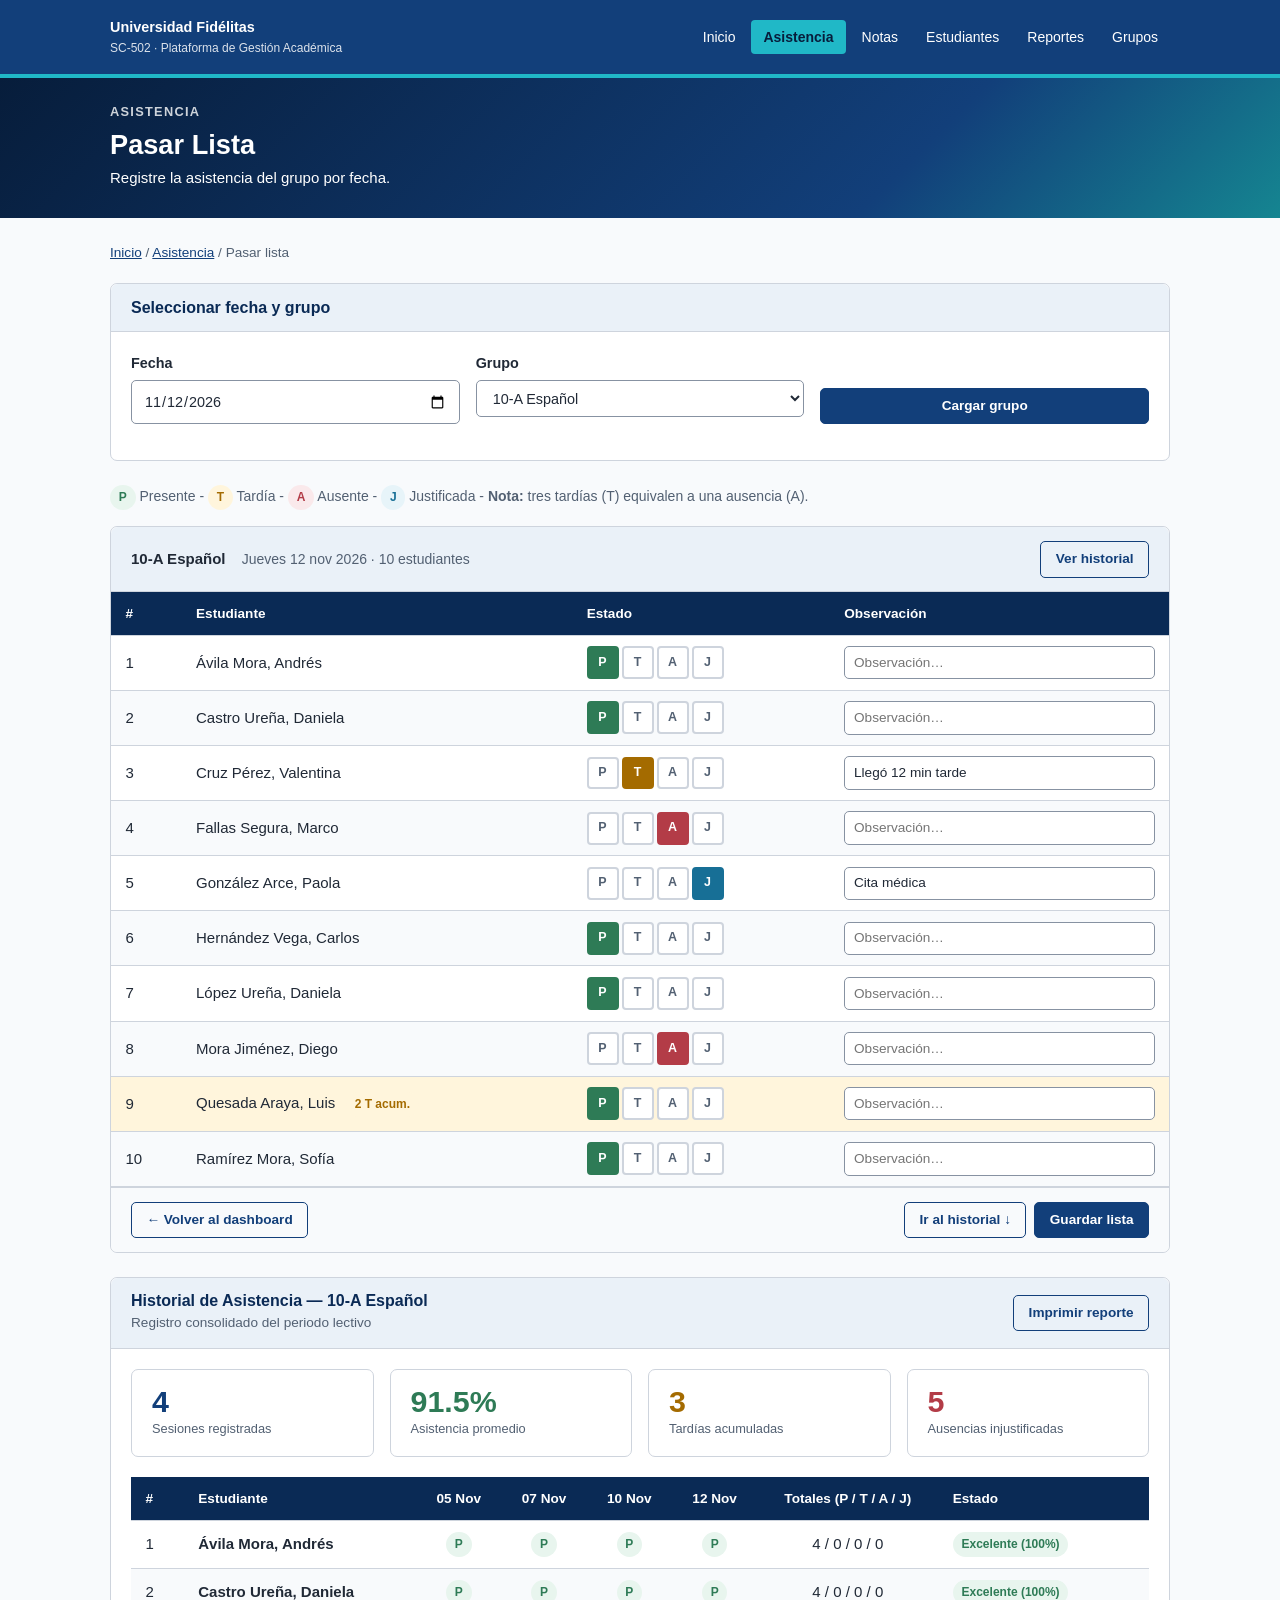
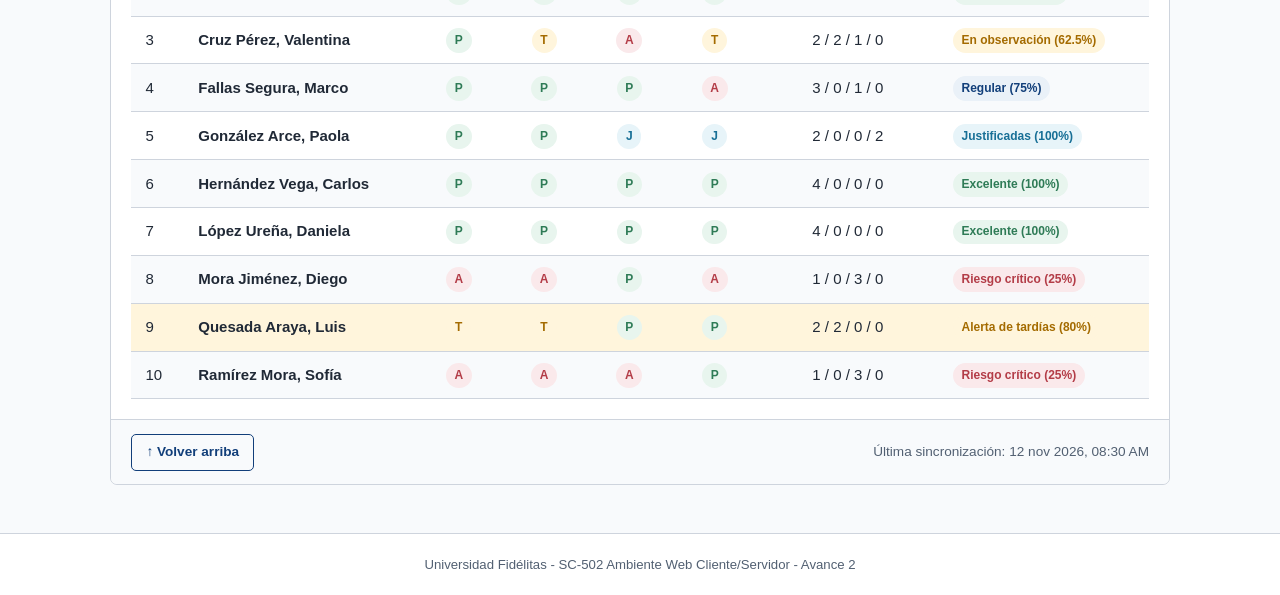
==== asistencia.html @ df0d6731 "Asistencia y Pagina principal" ====
<!DOCTYPE html>
<html lang="es">
<head>
    <meta charset="UTF-8">
    <meta name="viewport" content="width=device-width, initial-scale=1.0">
    <title>Asistencia — Pasar Lista | Plataforma Académica</title>
    <link rel="stylesheet" href="css/estilos.css">
</head>
<body>

<header class="encabezado">
    <div class="contenedor encabezado-inner">
        <p class="marca">
            Universidad Fidélitas
            <small>SC-502 · Plataforma de Gestión Académica</small>
        </p>
        <nav>
            <a href="index.html">Inicio</a>
            <a href="asistencia.html" class="activo">Asistencia</a>
            <a href="#">Notas</a>
            <a href="#">Estudiantes</a>
            <a href="#">Reportes</a>
            <a href="#">Grupos</a>
        </nav>
    </div>
</header>

<div class="hero">
    <div class="contenedor">
        <p class="subtitulo">Asistencia</p>
        <h1>Pasar Lista</h1>
        <p>Registre la asistencia del grupo por fecha.</p>
    </div>
</div>

<main>
    <div class="contenedor">

        <p class="migas">
            <a href="index.html">Inicio</a> / <a href="asistencia.html">Asistencia</a> / Pasar lista
        </p>

        <div class="tarjeta">
            <div class="tarjeta-cabecera">
                <h2>Seleccionar fecha y grupo</h2>
            </div>
            <div class="tarjeta-cuerpo">
                <form method="get" action="asistencia.html">
                    <div class="fila-formulario">
                        <div class="campo">
                            <label for="fecha">Fecha</label>
                            <input type="date" id="fecha" name="fecha" value="2026-11-12">
                        </div>
                        <div class="campo">
                            <label for="grupo">Grupo</label>
                            <select id="grupo" name="grupo">
                                <option value="10a" selected>10-A Español</option>
                                <option value="10b">10-B Matemáticas</option>
                                <option value="11a">11-A Ciencias</option>
                            </select>
                        </div>
                        <div class="campo" style="display:flex;align-items:flex-end;">
                            <button type="submit" class="boton boton-primario" style="width:100%;">Cargar grupo</button>
                        </div>
                    </div>
                </form>
            </div>
        </div>

        <p style="font-size:.875rem;color:#526072;margin-bottom:1rem;">
            <span class="insignia insignia-exito">P</span> Presente -
            <span class="insignia insignia-aviso">T</span> Tardía -
            <span class="insignia insignia-peligro">A</span> Ausente -
            <span class="insignia insignia-info">J</span> Justificada -
            <strong>Nota:</strong> tres tardías (T) equivalen a una ausencia (A).
        </p>

        <div class="tarjeta">
            <div class="tarjeta-cabecera">
                <span>
                    <strong>10-A Español</strong>
                    <span class="texto-muted" style="margin-left:.75rem;font-size:.875rem;">
                        Jueves 12 nov 2026 · 10 estudiantes
                    </span>
                </span>
                <a href="#historial" class="boton boton-contorno">Ver historial</a>
            </div>

            <form method="post" action="#">
                <div class="tabla-responsive">
                    <table>
                        <thead>
                            <tr>
                                <th>#</th>
                                <th>Estudiante</th>
                                <th>Estado</th>
                                <th>Observación</th>
                            </tr>
                        </thead>
                        <tbody>

                            <tr>
                                <td>1</td>
                                <td>Ávila Mora, Andrés</td>
                                <td>
                                    <div class="grupo-asistencia">
                                        <input type="radio" name="att_1" id="p1" value="P" checked>
                                        <label for="p1">P</label>
                                        <input type="radio" name="att_1" id="t1" value="T">
                                        <label for="t1">T</label>
                                        <input type="radio" name="att_1" id="a1" value="A">
                                        <label for="a1">A</label>
                                        <input type="radio" name="att_1" id="j1" value="J">
                                        <label for="j1">J</label>
                                    </div>
                                </td>
                                <td><input type="text" name="obs_1" placeholder="Observación…" style="min-height:unset;padding:.3rem .55rem;font-size:.85rem;"></td>
                            </tr>

                            <tr>
                                <td>2</td>
                                <td>Castro Ureña, Daniela</td>
                                <td>
                                    <div class="grupo-asistencia">
                                        <input type="radio" name="att_2" id="p2" value="P" checked>
                                        <label for="p2">P</label>
                                        <input type="radio" name="att_2" id="t2" value="T">
                                        <label for="t2">T</label>
                                        <input type="radio" name="att_2" id="a2" value="A">
                                        <label for="a2">A</label>
                                        <input type="radio" name="att_2" id="j2" value="J">
                                        <label for="j2">J</label>
                                    </div>
                                </td>
                                <td><input type="text" name="obs_2" placeholder="Observación…" style="min-height:unset;padding:.3rem .55rem;font-size:.85rem;"></td>
                            </tr>

                            <tr>
                                <td>3</td>
                                <td>Cruz Pérez, Valentina</td>
                                <td>
                                    <div class="grupo-asistencia">
                                        <input type="radio" name="att_3" id="p3" value="P">
                                        <label for="p3">P</label>
                                        <input type="radio" name="att_3" id="t3" value="T" checked>
                                        <label for="t3">T</label>
                                        <input type="radio" name="att_3" id="a3" value="A">
                                        <label for="a3">A</label>
                                        <input type="radio" name="att_3" id="j3" value="J">
                                        <label for="j3">J</label>
                                    </div>
                                </td>
                                <td><input type="text" name="obs_3" placeholder="Observación…" style="min-height:unset;padding:.3rem .55rem;font-size:.85rem;" value="Llegó 12 min tarde"></td>
                            </tr>

                            <tr>
                                <td>4</td>
                                <td>Fallas Segura, Marco</td>
                                <td>
                                    <div class="grupo-asistencia">
                                        <input type="radio" name="att_4" id="p4" value="P">
                                        <label for="p4">P</label>
                                        <input type="radio" name="att_4" id="t4" value="T">
                                        <label for="t4">T</label>
                                        <input type="radio" name="att_4" id="a4" value="A" checked>
                                        <label for="a4">A</label>
                                        <input type="radio" name="att_4" id="j4" value="J">
                                        <label for="j4">J</label>
                                    </div>
                                </td>
                                <td><input type="text" name="obs_4" placeholder="Observación…" style="min-height:unset;padding:.3rem .55rem;font-size:.85rem;"></td>
                            </tr>

                            <tr>
                                <td>5</td>
                                <td>González Arce, Paola</td>
                                <td>
                                    <div class="grupo-asistencia">
                                        <input type="radio" name="att_5" id="p5" value="P">
                                        <label for="p5">P</label>
                                        <input type="radio" name="att_5" id="t5" value="T">
                                        <label for="t5">T</label>
                                        <input type="radio" name="att_5" id="a5" value="A">
                                        <label for="a5">A</label>
                                        <input type="radio" name="att_5" id="j5" value="J" checked>
                                        <label for="j5">J</label>
                                    </div>
                                </td>
                                <td><input type="text" name="obs_5" placeholder="Observación…" style="min-height:unset;padding:.3rem .55rem;font-size:.85rem;" value="Cita médica"></td>
                            </tr>

                            <tr>
                                <td>6</td>
                                <td>Hernández Vega, Carlos</td>
                                <td>
                                    <div class="grupo-asistencia">
                                        <input type="radio" name="att_6" id="p6" value="P" checked>
                                        <label for="p6">P</label>
                                        <input type="radio" name="att_6" id="t6" value="T">
                                        <label for="t6">T</label>
                                        <input type="radio" name="att_6" id="a6" value="A">
                                        <label for="a6">A</label>
                                        <input type="radio" name="att_6" id="j6" value="J">
                                        <label for="j6">J</label>
                                    </div>
                                </td>
                                <td><input type="text" name="obs_6" placeholder="Observación…" style="min-height:unset;padding:.3rem .55rem;font-size:.85rem;"></td>
                            </tr>

                            <tr>
                                <td>7</td>
                                <td>López Ureña, Daniela</td>
                                <td>
                                    <div class="grupo-asistencia">
                                        <input type="radio" name="att_7" id="p7" value="P" checked>
                                        <label for="p7">P</label>
                                        <input type="radio" name="att_7" id="t7" value="T">
                                        <label for="t7">T</label>
                                        <input type="radio" name="att_7" id="a7" value="A">
                                        <label for="a7">A</label>
                                        <input type="radio" name="att_7" id="j7" value="J">
                                        <label for="j7">J</label>
                                    </div>
                                </td>
                                <td><input type="text" name="obs_7" placeholder="Observación…" style="min-height:unset;padding:.3rem .55rem;font-size:.85rem;"></td>
                            </tr>

                            <tr>
                                <td>8</td>
                                <td>Mora Jiménez, Diego</td>
                                <td>
                                    <div class="grupo-asistencia">
                                        <input type="radio" name="att_8" id="p8" value="P">
                                        <label for="p8">P</label>
                                        <input type="radio" name="att_8" id="t8" value="T">
                                        <label for="t8">T</label>
                                        <input type="radio" name="att_8" id="a8" value="A" checked>
                                        <label for="a8">A</label>
                                        <input type="radio" name="att_8" id="j8" value="J">
                                        <label for="j8">J</label>
                                    </div>
                                </td>
                                <td><input type="text" name="obs_8" placeholder="Observación…" style="min-height:unset;padding:.3rem .55rem;font-size:.85rem;"></td>
                            </tr>

                            <tr style="background:#fff5dc;">
                                <td>9</td>
                                <td>
                                    Quesada Araya, Luis
                                    <span class="insignia insignia-aviso" style="margin-left:.4rem;">2 T acum.</span>
                                </td>
                                <td>
                                    <div class="grupo-asistencia">
                                        <input type="radio" name="att_9" id="p9" value="P" checked>
                                        <label for="p9">P</label>
                                        <input type="radio" name="att_9" id="t9" value="T">
                                        <label for="t9">T</label>
                                        <input type="radio" name="att_9" id="a9" value="A">
                                        <label for="a9">A</label>
                                        <input type="radio" name="att_9" id="j9" value="J">
                                        <label for="j9">J</label>
                                    </div>
                                </td>
                                <td><input type="text" name="obs_9" placeholder="Observación…" style="min-height:unset;padding:.3rem .55rem;font-size:.85rem;"></td>
                            </tr>

                            <tr>
                                <td>10</td>
                                <td>Ramírez Mora, Sofía</td>
                                <td>
                                    <div class="grupo-asistencia">
                                        <input type="radio" name="att_10" id="p10" value="P" checked>
                                        <label for="p10">P</label>
                                        <input type="radio" name="att_10" id="t10" value="T">
                                        <label for="t10">T</label>
                                        <input type="radio" name="att_10" id="a10" value="A">
                                        <label for="a10">A</label>
                                        <input type="radio" name="att_10" id="j10" value="J">
                                        <label for="j10">J</label>
                                    </div>
                                </td>
                                <td><input type="text" name="obs_10" placeholder="Observación…" style="min-height:unset;padding:.3rem .55rem;font-size:.85rem;"></td>
                            </tr>

                        </tbody>
                    </table>
                </div>

                <div class="tarjeta-pie">
                    <a href="index.html" class="boton boton-contorno">← Volver al dashboard</a>
                    <div class="fila-acciones">
                        <a href="#historial" class="boton boton-contorno">Ir al historial ↓</a>
                        <button type="submit" class="boton boton-primario">Guardar lista</button>
                    </div>
                </div>
            </form>
        </div>

        <!-- Sección de Historial de Asistencia -->
        <div class="tarjeta" id="historial">
            <div class="tarjeta-cabecera">
                <div>
                    <h2>Historial de Asistencia — 10-A Español</h2>
                    <span class="texto-muted" style="font-size:.85rem;">Registro consolidado del periodo lectivo</span>
                </div>
                <div class="fila-acciones">
                    <button type="button" class="boton boton-contorno" onclick="window.print()">Imprimir reporte</button>
                </div>
            </div>

            <div class="tarjeta-cuerpo">
                <div class="estadisticas" style="margin-bottom:1.25rem;">
                    <div class="dato">
                        <span class="numero">4</span>
                        <span class="etiqueta">Sesiones registradas</span>
                    </div>
                    <div class="dato">
                        <span class="numero" style="color:#2e7b56;">91.5%</span>
                        <span class="etiqueta">Asistencia promedio</span>
                    </div>
                    <div class="dato">
                        <span class="numero" style="color:#a46b00;">3</span>
                        <span class="etiqueta">Tardías acumuladas</span>
                    </div>
                    <div class="dato">
                        <span class="numero" style="color:#b33c47;">5</span>
                        <span class="etiqueta">Ausencias injustificadas</span>
                    </div>
                </div>

                <div class="tabla-responsive">
                    <table>
                        <thead>
                            <tr>
                                <th>#</th>
                                <th>Estudiante</th>
                                <th class="texto-centro">05 Nov</th>
                                <th class="texto-centro">07 Nov</th>
                                <th class="texto-centro">10 Nov</th>
                                <th class="texto-centro">12 Nov</th>
                                <th class="texto-centro">Totales (P / T / A / J)</th>
                                <th>Estado</th>
                            </tr>
                        </thead>
                        <tbody>
                            <tr>
                                <td>1</td>
                                <td class="negrita">Ávila Mora, Andrés</td>
                                <td class="texto-centro"><span class="insignia insignia-exito">P</span></td>
                                <td class="texto-centro"><span class="insignia insignia-exito">P</span></td>
                                <td class="texto-centro"><span class="insignia insignia-exito">P</span></td>
                                <td class="texto-centro"><span class="insignia insignia-exito">P</span></td>
                                <td class="texto-centro">4 / 0 / 0 / 0</td>
                                <td><span class="insignia insignia-exito">Excelente (100%)</span></td>
                            </tr>
                            <tr>
                                <td>2</td>
                                <td class="negrita">Castro Ureña, Daniela</td>
                                <td class="texto-centro"><span class="insignia insignia-exito">P</span></td>
                                <td class="texto-centro"><span class="insignia insignia-exito">P</span></td>
                                <td class="texto-centro"><span class="insignia insignia-exito">P</span></td>
                                <td class="texto-centro"><span class="insignia insignia-exito">P</span></td>
                                <td class="texto-centro">4 / 0 / 0 / 0</td>
                                <td><span class="insignia insignia-exito">Excelente (100%)</span></td>
                            </tr>
                            <tr>
                                <td>3</td>
                                <td class="negrita">Cruz Pérez, Valentina</td>
                                <td class="texto-centro"><span class="insignia insignia-exito">P</span></td>
                                <td class="texto-centro"><span class="insignia insignia-aviso">T</span></td>
                                <td class="texto-centro"><span class="insignia insignia-peligro">A</span></td>
                                <td class="texto-centro"><span class="insignia insignia-aviso">T</span></td>
                                <td class="texto-centro">2 / 2 / 1 / 0</td>
                                <td><span class="insignia insignia-aviso">En observación (62.5%)</span></td>
                            </tr>
                            <tr>
                                <td>4</td>
                                <td class="negrita">Fallas Segura, Marco</td>
                                <td class="texto-centro"><span class="insignia insignia-exito">P</span></td>
                                <td class="texto-centro"><span class="insignia insignia-exito">P</span></td>
                                <td class="texto-centro"><span class="insignia insignia-exito">P</span></td>
                                <td class="texto-centro"><span class="insignia insignia-peligro">A</span></td>
                                <td class="texto-centro">3 / 0 / 1 / 0</td>
                                <td><span class="insignia insignia-primario">Regular (75%)</span></td>
                            </tr>
                            <tr>
                                <td>5</td>
                                <td class="negrita">González Arce, Paola</td>
                                <td class="texto-centro"><span class="insignia insignia-exito">P</span></td>
                                <td class="texto-centro"><span class="insignia insignia-exito">P</span></td>
                                <td class="texto-centro"><span class="insignia insignia-info">J</span></td>
                                <td class="texto-centro"><span class="insignia insignia-info">J</span></td>
                                <td class="texto-centro">2 / 0 / 0 / 2</td>
                                <td><span class="insignia insignia-info">Justificadas (100%)</span></td>
                            </tr>
                            <tr>
                                <td>6</td>
                                <td class="negrita">Hernández Vega, Carlos</td>
                                <td class="texto-centro"><span class="insignia insignia-exito">P</span></td>
                                <td class="texto-centro"><span class="insignia insignia-exito">P</span></td>
                                <td class="texto-centro"><span class="insignia insignia-exito">P</span></td>
                                <td class="texto-centro"><span class="insignia insignia-exito">P</span></td>
                                <td class="texto-centro">4 / 0 / 0 / 0</td>
                                <td><span class="insignia insignia-exito">Excelente (100%)</span></td>
                            </tr>
                            <tr>
                                <td>7</td>
                                <td class="negrita">López Ureña, Daniela</td>
                                <td class="texto-centro"><span class="insignia insignia-exito">P</span></td>
                                <td class="texto-centro"><span class="insignia insignia-exito">P</span></td>
                                <td class="texto-centro"><span class="insignia insignia-exito">P</span></td>
                                <td class="texto-centro"><span class="insignia insignia-exito">P</span></td>
                                <td class="texto-centro">4 / 0 / 0 / 0</td>
                                <td><span class="insignia insignia-exito">Excelente (100%)</span></td>
                            </tr>
                            <tr>
                                <td>8</td>
                                <td class="negrita">Mora Jiménez, Diego</td>
                                <td class="texto-centro"><span class="insignia insignia-peligro">A</span></td>
                                <td class="texto-centro"><span class="insignia insignia-peligro">A</span></td>
                                <td class="texto-centro"><span class="insignia insignia-exito">P</span></td>
                                <td class="texto-centro"><span class="insignia insignia-peligro">A</span></td>
                                <td class="texto-centro">1 / 0 / 3 / 0</td>
                                <td><span class="insignia insignia-peligro">Riesgo crítico (25%)</span></td>
                            </tr>
                            <tr style="background:#fff5dc;">
                                <td>9</td>
                                <td class="negrita">Quesada Araya, Luis</td>
                                <td class="texto-centro"><span class="insignia insignia-aviso">T</span></td>
                                <td class="texto-centro"><span class="insignia insignia-aviso">T</span></td>
                                <td class="texto-centro"><span class="insignia insignia-exito">P</span></td>
                                <td class="texto-centro"><span class="insignia insignia-exito">P</span></td>
                                <td class="texto-centro">2 / 2 / 0 / 0</td>
                                <td><span class="insignia insignia-aviso">Alerta de tardías (80%)</span></td>
                            </tr>
                            <tr>
                                <td>10</td>
                                <td class="negrita">Ramírez Mora, Sofía</td>
                                <td class="texto-centro"><span class="insignia insignia-peligro">A</span></td>
                                <td class="texto-centro"><span class="insignia insignia-peligro">A</span></td>
                                <td class="texto-centro"><span class="insignia insignia-peligro">A</span></td>
                                <td class="texto-centro"><span class="insignia insignia-exito">P</span></td>
                                <td class="texto-centro">1 / 0 / 3 / 0</td>
                                <td><span class="insignia insignia-peligro">Riesgo crítico (25%)</span></td>
                            </tr>
                        </tbody>
                    </table>
                </div>
            </div>

            <div class="tarjeta-pie">
                <a href="#top" class="boton boton-contorno">↑ Volver arriba</a>
                <span class="texto-muted" style="font-size:.85rem;">Última sincronización: 12 nov 2026, 08:30 AM</span>
            </div>
        </div>

    </div>
</main>

<footer class="pie">
    Universidad Fidélitas - SC-502 Ambiente Web Cliente/Servidor - Avance 2
</footer>

</body>
</html>
---- css/estilos.css ----
* {
    box-sizing: border-box;
}

body {
    margin: 0;
    font-family: Arial, sans-serif;
    font-size: 15px;
    line-height: 1.6;
    color: #202936;
    background: #f8fafc;
    display: flex;
    flex-direction: column;
    min-height: 100vh;
}

h1, h2, h3 { margin: 0 0 .75rem; color: #0a2a55; line-height: 1.2; }
h1 { font-size: 1.7rem; }
h2 { font-size: 1.25rem; }
h3 { font-size: 1rem; }
p  { margin: 0 0 .75rem; }
a  { color: #123f7a; }

.contenedor {
    width: 92%;
    max-width: 1060px;
    margin: 0 auto;
}

.encabezado {
    background: #123f7a;
    border-bottom: 4px solid #20b8c7;
    padding: 1rem 0;
    color: #fff;
}

.encabezado-inner {
    display: flex;
    align-items: center;
    justify-content: space-between;
    gap: 1rem;
    flex-wrap: wrap;
}

.marca { font-weight: 700; font-size: .9rem; margin: 0; color: #fff; }
.marca small { display: block; font-size: .75rem; font-weight: 400; opacity: .85; }

nav { display: flex; gap: .25rem; flex-wrap: wrap; }

nav a {
    display: inline-block;
    padding: .35rem .75rem;
    border-radius: 4px;
    color: #fff;
    text-decoration: none;
    font-size: .875rem;
}

nav a:hover { background: rgba(255,255,255,.15); }
nav a.activo { background: #20b8c7; color: #071d3b; font-weight: 700; }

.hero {
    background: linear-gradient(135deg, #071d3b, #123f7a 70%, #158591);
    color: #fff;
    padding: 1.5rem 0;
}

.hero h1, .hero p { color: #fff; margin-bottom: .25rem; }
.hero .subtitulo { font-size: .8rem; font-weight: 700; letter-spacing: .1em; text-transform: uppercase; opacity: .8; margin-bottom: .4rem; }

main { flex: 1; padding: 1.5rem 0; }

.tarjeta {
    background: #fff;
    border: 1px solid #ced4dd;
    border-radius: 7px;
    margin-bottom: 1.5rem;
}

.tarjeta-cabecera {
    display: flex;
    align-items: center;
    justify-content: space-between;
    gap: 1rem;
    flex-wrap: wrap;
    padding: .85rem 1.25rem;
    border-bottom: 1px solid #ced4dd;
    background: #eaf1f8;
    border-radius: 7px 7px 0 0;
}

.tarjeta-cabecera h2 { margin: 0; font-size: 1rem; }
.tarjeta-cuerpo { padding: 1.25rem; }
.tarjeta-pie {
    padding: .85rem 1.25rem;
    border-top: 1px solid #ced4dd;
    background: #f8fafc;
    border-radius: 0 0 7px 7px;
    display: flex;
    gap: .75rem;
    flex-wrap: wrap;
    align-items: center;
    justify-content: space-between;
}

.estadisticas {
    display: grid;
    grid-template-columns: repeat(auto-fit, minmax(180px, 1fr));
    gap: 1rem;
    margin-bottom: 1.5rem;
}

.dato {
    background: #fff;
    border: 1px solid #ced4dd;
    border-radius: 7px;
    padding: 1rem 1.25rem;
}

.dato .numero { display: block; font-size: 1.9rem; font-weight: 800; color: #123f7a; line-height: 1; }
.dato .etiqueta { font-size: .8rem; color: #526072; margin-top: .2rem; }

.tabla-responsive { overflow-x: auto; }

table { width: 100%; border-collapse: collapse; background: #fff; }
th, td { padding: .65rem .9rem; text-align: left; border-bottom: 1px solid #ced4dd; vertical-align: middle; }
thead th { background: #0a2a55; color: #fff; font-size: .85rem; }
tbody tr:hover { background: #eaf1f8; }
tbody tr:nth-child(even) { background: #f8fafc; }
tbody tr:nth-child(even):hover { background: #eaf1f8; }

.boton {
    display: inline-block;
    padding: .4rem .9rem;
    border: 1px solid #123f7a;
    border-radius: 5px;
    font: inherit;
    font-size: .85rem;
    font-weight: 700;
    cursor: pointer;
    text-decoration: none;
    white-space: nowrap;
}

.boton-primario { background: #123f7a; color: #fff; }
.boton-primario:hover { background: #0a2a55; color: #fff; }
.boton-peligro { background: #b33c47; border-color: #b33c47; color: #fff; }
.boton-peligro:hover { background: #8c2e38; }
.boton-aviso { background: #a46b00; border-color: #a46b00; color: #fff; }
.boton-aviso:hover { background: #7f5200; }
.boton-contorno { background: transparent; color: #123f7a; }
.boton-contorno:hover { background: #eaf1f8; }

.insignia {
    display: inline-block;
    padding: .18rem .55rem;
    border-radius: 999px;
    font-size: .75rem;
    font-weight: 700;
}

.insignia-peligro   { background: #fae9eb; color: #b33c47; }
.insignia-aviso     { background: #fff5dc; color: #a46b00; }
.insignia-exito     { background: #e8f5ee; color: #2e7b56; }
.insignia-info      { background: #e7f4f9; color: #176f96; }
.insignia-primario  { background: #eaf1f8; color: #123f7a; }
.insignia-acento    { background: #e5f8fa; color: #158591; }

.alerta {
    padding: .85rem 1.1rem;
    border-radius: 6px;
    border-left: 5px solid;
    margin-bottom: 1rem;
}
.alerta-aviso  { background: #fff5dc; border-color: #a46b00; }
.alerta-peligro { background: #fae9eb; border-color: #b33c47; }
.alerta-exito  { background: #e8f5ee; border-color: #2e7b56; }

.fila-formulario { display: flex; gap: 1rem; flex-wrap: wrap; }
.campo { flex: 1 1 180px; margin-bottom: 1rem; }
label { display: block; font-weight: 700; margin-bottom: .3rem; font-size: .9rem; }
input[type="text"], input[type="date"], input[type="number"], select, textarea {
    width: 100%;
    padding: .55rem .75rem;
    border: 1px solid #8792a2;
    border-radius: 5px;
    font: inherit;
    font-size: .9rem;
    background: #fff;
    color: #202936;
}
input:focus, select:focus { outline: 2px solid #20b8c7; border-color: #20b8c7; }

.grupo-asistencia { display: inline-flex; gap: 3px; }
.grupo-asistencia input[type="radio"] { display: none; }

.grupo-asistencia label {
    display: inline-block;
    width: 2rem;
    padding: .28rem 0;
    border: 2px solid #ced4dd;
    border-radius: 4px;
    font-size: .78rem;
    font-weight: 700;
    text-align: center;
    cursor: pointer;
    margin: 0;
    background: #fff;
    color: #526072;
    letter-spacing: .03em;
}

.grupo-asistencia label:hover { border-color: #8792a2; }

.grupo-asistencia input[value="P"]:checked + label { background: #2e7b56; border-color: #2e7b56; color: #fff; }
.grupo-asistencia input[value="T"]:checked + label { background: #a46b00; border-color: #a46b00; color: #fff; }
.grupo-asistencia input[value="A"]:checked + label { background: #b33c47; border-color: #b33c47; color: #fff; }
.grupo-asistencia input[value="J"]:checked + label { background: #176f96; border-color: #176f96; color: #fff; }

.barra-filtros {
    background: #fff;
    border: 1px solid #ced4dd;
    border-radius: 7px;
    padding: 1rem 1.25rem;
    margin-bottom: 1.5rem;
    display: flex;
    gap: 1rem;
    flex-wrap: wrap;
    align-items: flex-end;
}

.barra-filtros .campo { margin-bottom: 0; }

.pie {
    padding: 1.25rem;
    text-align: center;
    font-size: .825rem;
    color: #526072;
    border-top: 1px solid #ced4dd;
    background: #fff;
}

.texto-muted  { color: #526072; }
.texto-centro { text-align: center; }
.negrita      { font-weight: 700; }
.fila-acciones { display: flex; gap: .5rem; flex-wrap: wrap; align-items: center; }
.separador    { border: 0; border-top: 1px solid #ced4dd; margin: 1.25rem 0; }
.migas { font-size: .85rem; color: #526072; margin-bottom: 1.25rem; }
.migas a { color: #123f7a; }

@media (max-width: 600px) {
    .fila-formulario, .estadisticas { display: block; }
    .campo { width: 100%; }
    nav { gap: .15rem; }
}
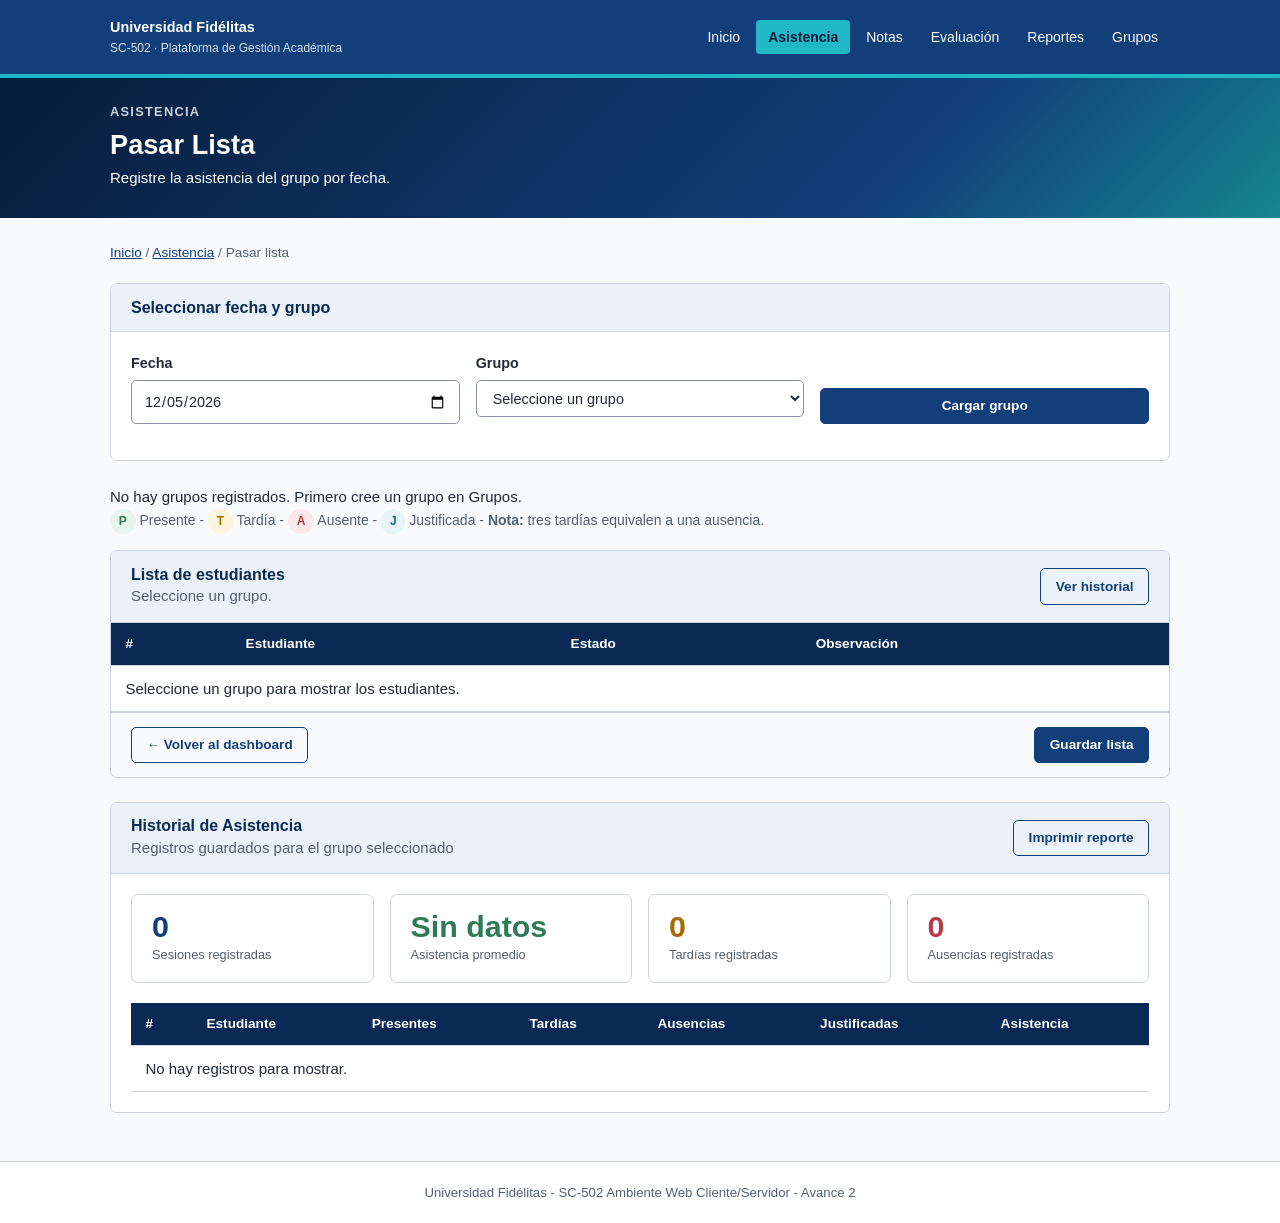
==== commit 9c2fff7e: "Integra modulos de notas y evaluacion y mejora asistencia y reportes" ====
--- a/asistencia.html
+++ b/asistencia.html
@@ -1,3 +1,4 @@
+
 <!DOCTYPE html>
 <html lang="es">
 <head>
@@ -17,10 +18,10 @@
         <nav>
             <a href="index.html">Inicio</a>
             <a href="asistencia.html" class="activo">Asistencia</a>
-            <a href="#">Notas</a>
-            <a href="#">Estudiantes</a>
-            <a href="#">Reportes</a>
-            <a href="#">Grupos</a>
+            <a href="notas.html">Notas</a>
+            <a href="evaluacion.html">Evaluación</a>
+            <a href="reportes.html">Reportes</a>
+            <a href="grupos.html">Grupos</a>
         </nav>
     </div>
 </header>
@@ -37,34 +38,42 @@
     <div class="contenedor">
 
         <p class="migas">
-            <a href="index.html">Inicio</a> / <a href="asistencia.html">Asistencia</a> / Pasar lista
+            <a href="index.html">Inicio</a> /
+            <a href="asistencia.html">Asistencia</a> /
+            Pasar lista
         </p>
 
         <div class="tarjeta">
             <div class="tarjeta-cabecera">
                 <h2>Seleccionar fecha y grupo</h2>
             </div>
+
             <div class="tarjeta-cuerpo">
-                <form method="get" action="asistencia.html">
-                    <div class="fila-formulario">
-                        <div class="campo">
-                            <label for="fecha">Fecha</label>
-                            <input type="date" id="fecha" name="fecha" value="2026-11-12">
-                        </div>
-                        <div class="campo">
-                            <label for="grupo">Grupo</label>
-                            <select id="grupo" name="grupo">
-                                <option value="10a" selected>10-A Español</option>
-                                <option value="10b">10-B Matemáticas</option>
-                                <option value="11a">11-A Ciencias</option>
-                            </select>
-                        </div>
-                        <div class="campo" style="display:flex;align-items:flex-end;">
-                            <button type="submit" class="boton boton-primario" style="width:100%;">Cargar grupo</button>
-                        </div>
-                    </div>
-                </form>
-            </div>
+                <div class="fila-formulario">
+                    <div class="campo">
+                        <label for="fecha">Fecha</label>
+                        <input type="date" id="fecha">
+                    </div>
+
+                    <div class="campo">
+                        <label for="grupo">Grupo</label>
+                        <select id="grupo">
+                            <option value="">Cargando grupos...</option>
+                        </select>
+                    </div>
+
+                    <div class="campo" style="display:flex;align-items:flex-end;">
+                        <button type="button" id="btnCargarGrupo"
+                                class="boton boton-primario" style="width:100%;">
+                            Cargar grupo
+                        </button>
+                    </div>
+                </div>
+            </div>
+        </div>
+
+        <div id="mensajeAsistencia" class="mensaje-aviso" role="status">
+            Seleccione un grupo para cargar sus estudiantes.
         </div>
 
         <p style="font-size:.875rem;color:#526072;margin-bottom:1rem;">
@@ -72,385 +81,120 @@
             <span class="insignia insignia-aviso">T</span> Tardía -
             <span class="insignia insignia-peligro">A</span> Ausente -
             <span class="insignia insignia-info">J</span> Justificada -
-            <strong>Nota:</strong> tres tardías (T) equivalen a una ausencia (A).
+            <strong>Nota:</strong> tres tardías equivalen a una ausencia.
         </p>
 
         <div class="tarjeta">
             <div class="tarjeta-cabecera">
-                <span>
-                    <strong>10-A Español</strong>
-                    <span class="texto-muted" style="margin-left:.75rem;font-size:.875rem;">
-                        Jueves 12 nov 2026 · 10 estudiantes
+                <div>
+                    <h2 id="tituloGrupo">Lista de estudiantes</h2>
+                    <span id="detalleGrupo" class="texto-muted">
+                        Seleccione un grupo.
                     </span>
-                </span>
-                <a href="#historial" class="boton boton-contorno">Ver historial</a>
-            </div>
-
-            <form method="post" action="#">
+                </div>
+                <a href="#historial" class="boton boton-contorno">
+                    Ver historial
+                </a>
+            </div>
+
+            <div class="tabla-responsive">
+                <table>
+                    <thead>
+                        <tr>
+                            <th>#</th>
+                            <th>Estudiante</th>
+                            <th>Estado</th>
+                            <th>Observación</th>
+                        </tr>
+                    </thead>
+                    <tbody id="tablaEstudiantesAsistencia">
+                        <tr>
+                            <td colspan="4">
+                                Seleccione un grupo para mostrar los estudiantes.
+                            </td>
+                        </tr>
+                    </tbody>
+                </table>
+            </div>
+
+            <div class="tarjeta-pie">
+                <a href="index.html" class="boton boton-contorno">
+                    ← Volver al dashboard
+                </a>
+
+                <button type="button" id="btnGuardarAsistencia"
+                        class="boton boton-primario" disabled>
+                    Guardar lista
+                </button>
+            </div>
+        </div>
+
+        <div class="tarjeta" id="historial">
+            <div class="tarjeta-cabecera">
+                <div>
+                    <h2>Historial de Asistencia</h2>
+                    <span class="texto-muted">
+                        Registros guardados para el grupo seleccionado
+                    </span>
+                </div>
+
+                <button type="button" class="boton boton-contorno"
+                        onclick="window.print()">
+                    Imprimir reporte
+                </button>
+            </div>
+
+            <div class="tarjeta-cuerpo">
+
+                <div class="estadisticas" style="margin-bottom:1.25rem;">
+                    <div class="dato">
+                        <span class="numero" id="totalSesiones">0</span>
+                        <span class="etiqueta">Sesiones registradas</span>
+                    </div>
+
+                    <div class="dato">
+                        <span class="numero" id="promedioAsistencia"
+                              style="color:#2e7b56;">Sin datos</span>
+                        <span class="etiqueta">Asistencia promedio</span>
+                    </div>
+
+                    <div class="dato">
+                        <span class="numero" id="totalTardias"
+                              style="color:#a46b00;">0</span>
+                        <span class="etiqueta">Tardías registradas</span>
+                    </div>
+
+                    <div class="dato">
+                        <span class="numero" id="totalAusencias"
+                              style="color:#b33c47;">0</span>
+                        <span class="etiqueta">Ausencias registradas</span>
+                    </div>
+                </div>
+
                 <div class="tabla-responsive">
                     <table>
                         <thead>
                             <tr>
                                 <th>#</th>
                                 <th>Estudiante</th>
-                                <th>Estado</th>
-                                <th>Observación</th>
+                                <th>Presentes</th>
+                                <th>Tardías</th>
+                                <th>Ausencias</th>
+                                <th>Justificadas</th>
+                                <th>Asistencia</th>
                             </tr>
                         </thead>
-                        <tbody>
-
+
+                        <tbody id="tablaHistorialAsistencia">
                             <tr>
-                                <td>1</td>
-                                <td>Ávila Mora, Andrés</td>
-                                <td>
-                                    <div class="grupo-asistencia">
-                                        <input type="radio" name="att_1" id="p1" value="P" checked>
-                                        <label for="p1">P</label>
-                                        <input type="radio" name="att_1" id="t1" value="T">
-                                        <label for="t1">T</label>
-                                        <input type="radio" name="att_1" id="a1" value="A">
-                                        <label for="a1">A</label>
-                                        <input type="radio" name="att_1" id="j1" value="J">
-                                        <label for="j1">J</label>
-                                    </div>
+                                <td colspan="7">
+                                    No hay registros para mostrar.
                                 </td>
-                                <td><input type="text" name="obs_1" placeholder="Observación…" style="min-height:unset;padding:.3rem .55rem;font-size:.85rem;"></td>
-                            </tr>
-
-                            <tr>
-                                <td>2</td>
-                                <td>Castro Ureña, Daniela</td>
-                                <td>
-                                    <div class="grupo-asistencia">
-                                        <input type="radio" name="att_2" id="p2" value="P" checked>
-                                        <label for="p2">P</label>
-                                        <input type="radio" name="att_2" id="t2" value="T">
-                                        <label for="t2">T</label>
-                                        <input type="radio" name="att_2" id="a2" value="A">
-                                        <label for="a2">A</label>
-                                        <input type="radio" name="att_2" id="j2" value="J">
-                                        <label for="j2">J</label>
-                                    </div>
-                                </td>
-                                <td><input type="text" name="obs_2" placeholder="Observación…" style="min-height:unset;padding:.3rem .55rem;font-size:.85rem;"></td>
-                            </tr>
-
-                            <tr>
-                                <td>3</td>
-                                <td>Cruz Pérez, Valentina</td>
-                                <td>
-                                    <div class="grupo-asistencia">
-                                        <input type="radio" name="att_3" id="p3" value="P">
-                                        <label for="p3">P</label>
-                                        <input type="radio" name="att_3" id="t3" value="T" checked>
-                                        <label for="t3">T</label>
-                                        <input type="radio" name="att_3" id="a3" value="A">
-                                        <label for="a3">A</label>
-                                        <input type="radio" name="att_3" id="j3" value="J">
-                                        <label for="j3">J</label>
-                                    </div>
-                                </td>
-                                <td><input type="text" name="obs_3" placeholder="Observación…" style="min-height:unset;padding:.3rem .55rem;font-size:.85rem;" value="Llegó 12 min tarde"></td>
-                            </tr>
-
-                            <tr>
-                                <td>4</td>
-                                <td>Fallas Segura, Marco</td>
-                                <td>
-                                    <div class="grupo-asistencia">
-                                        <input type="radio" name="att_4" id="p4" value="P">
-                                        <label for="p4">P</label>
-                                        <input type="radio" name="att_4" id="t4" value="T">
-                                        <label for="t4">T</label>
-                                        <input type="radio" name="att_4" id="a4" value="A" checked>
-                                        <label for="a4">A</label>
-                                        <input type="radio" name="att_4" id="j4" value="J">
-                                        <label for="j4">J</label>
-                                    </div>
-                                </td>
-                                <td><input type="text" name="obs_4" placeholder="Observación…" style="min-height:unset;padding:.3rem .55rem;font-size:.85rem;"></td>
-                            </tr>
-
-                            <tr>
-                                <td>5</td>
-                                <td>González Arce, Paola</td>
-                                <td>
-                                    <div class="grupo-asistencia">
-                                        <input type="radio" name="att_5" id="p5" value="P">
-                                        <label for="p5">P</label>
-                                        <input type="radio" name="att_5" id="t5" value="T">
-                                        <label for="t5">T</label>
-                                        <input type="radio" name="att_5" id="a5" value="A">
-                                        <label for="a5">A</label>
-                                        <input type="radio" name="att_5" id="j5" value="J" checked>
-                                        <label for="j5">J</label>
-                                    </div>
-                                </td>
-                                <td><input type="text" name="obs_5" placeholder="Observación…" style="min-height:unset;padding:.3rem .55rem;font-size:.85rem;" value="Cita médica"></td>
-                            </tr>
-
-                            <tr>
-                                <td>6</td>
-                                <td>Hernández Vega, Carlos</td>
-                                <td>
-                                    <div class="grupo-asistencia">
-                                        <input type="radio" name="att_6" id="p6" value="P" checked>
-                                        <label for="p6">P</label>
-                                        <input type="radio" name="att_6" id="t6" value="T">
-                                        <label for="t6">T</label>
-                                        <input type="radio" name="att_6" id="a6" value="A">
-                                        <label for="a6">A</label>
-                                        <input type="radio" name="att_6" id="j6" value="J">
-                                        <label for="j6">J</label>
-                                    </div>
-                                </td>
-                                <td><input type="text" name="obs_6" placeholder="Observación…" style="min-height:unset;padding:.3rem .55rem;font-size:.85rem;"></td>
-                            </tr>
-
-                            <tr>
-                                <td>7</td>
-                                <td>López Ureña, Daniela</td>
-                                <td>
-                                    <div class="grupo-asistencia">
-                                        <input type="radio" name="att_7" id="p7" value="P" checked>
-                                        <label for="p7">P</label>
-                                        <input type="radio" name="att_7" id="t7" value="T">
-                                        <label for="t7">T</label>
-                                        <input type="radio" name="att_7" id="a7" value="A">
-                                        <label for="a7">A</label>
-                                        <input type="radio" name="att_7" id="j7" value="J">
-                                        <label for="j7">J</label>
-                                    </div>
-                                </td>
-                                <td><input type="text" name="obs_7" placeholder="Observación…" style="min-height:unset;padding:.3rem .55rem;font-size:.85rem;"></td>
-                            </tr>
-
-                            <tr>
-                                <td>8</td>
-                                <td>Mora Jiménez, Diego</td>
-                                <td>
-                                    <div class="grupo-asistencia">
-                                        <input type="radio" name="att_8" id="p8" value="P">
-                                        <label for="p8">P</label>
-                                        <input type="radio" name="att_8" id="t8" value="T">
-                                        <label for="t8">T</label>
-                                        <input type="radio" name="att_8" id="a8" value="A" checked>
-                                        <label for="a8">A</label>
-                                        <input type="radio" name="att_8" id="j8" value="J">
-                                        <label for="j8">J</label>
-                                    </div>
-                                </td>
-                                <td><input type="text" name="obs_8" placeholder="Observación…" style="min-height:unset;padding:.3rem .55rem;font-size:.85rem;"></td>
-                            </tr>
-
-                            <tr style="background:#fff5dc;">
-                                <td>9</td>
-                                <td>
-                                    Quesada Araya, Luis
-                                    <span class="insignia insignia-aviso" style="margin-left:.4rem;">2 T acum.</span>
-                                </td>
-                                <td>
-                                    <div class="grupo-asistencia">
-                                        <input type="radio" name="att_9" id="p9" value="P" checked>
-                                        <label for="p9">P</label>
-                                        <input type="radio" name="att_9" id="t9" value="T">
-                                        <label for="t9">T</label>
-                                        <input type="radio" name="att_9" id="a9" value="A">
-                                        <label for="a9">A</label>
-                                        <input type="radio" name="att_9" id="j9" value="J">
-                                        <label for="j9">J</label>
-                                    </div>
-                                </td>
-                                <td><input type="text" name="obs_9" placeholder="Observación…" style="min-height:unset;padding:.3rem .55rem;font-size:.85rem;"></td>
-                            </tr>
-
-                            <tr>
-                                <td>10</td>
-                                <td>Ramírez Mora, Sofía</td>
-                                <td>
-                                    <div class="grupo-asistencia">
-                                        <input type="radio" name="att_10" id="p10" value="P" checked>
-                                        <label for="p10">P</label>
-                                        <input type="radio" name="att_10" id="t10" value="T">
-                                        <label for="t10">T</label>
-                                        <input type="radio" name="att_10" id="a10" value="A">
-                                        <label for="a10">A</label>
-                                        <input type="radio" name="att_10" id="j10" value="J">
-                                        <label for="j10">J</label>
-                                    </div>
-                                </td>
-                                <td><input type="text" name="obs_10" placeholder="Observación…" style="min-height:unset;padding:.3rem .55rem;font-size:.85rem;"></td>
-                            </tr>
-
-                        </tbody>
-                    </table>
-                </div>
-
-                <div class="tarjeta-pie">
-                    <a href="index.html" class="boton boton-contorno">← Volver al dashboard</a>
-                    <div class="fila-acciones">
-                        <a href="#historial" class="boton boton-contorno">Ir al historial ↓</a>
-                        <button type="submit" class="boton boton-primario">Guardar lista</button>
-                    </div>
-                </div>
-            </form>
-        </div>
-
-        <!-- Sección de Historial de Asistencia -->
-        <div class="tarjeta" id="historial">
-            <div class="tarjeta-cabecera">
-                <div>
-                    <h2>Historial de Asistencia — 10-A Español</h2>
-                    <span class="texto-muted" style="font-size:.85rem;">Registro consolidado del periodo lectivo</span>
-                </div>
-                <div class="fila-acciones">
-                    <button type="button" class="boton boton-contorno" onclick="window.print()">Imprimir reporte</button>
-                </div>
-            </div>
-
-            <div class="tarjeta-cuerpo">
-                <div class="estadisticas" style="margin-bottom:1.25rem;">
-                    <div class="dato">
-                        <span class="numero">4</span>
-                        <span class="etiqueta">Sesiones registradas</span>
-                    </div>
-                    <div class="dato">
-                        <span class="numero" style="color:#2e7b56;">91.5%</span>
-                        <span class="etiqueta">Asistencia promedio</span>
-                    </div>
-                    <div class="dato">
-                        <span class="numero" style="color:#a46b00;">3</span>
-                        <span class="etiqueta">Tardías acumuladas</span>
-                    </div>
-                    <div class="dato">
-                        <span class="numero" style="color:#b33c47;">5</span>
-                        <span class="etiqueta">Ausencias injustificadas</span>
-                    </div>
-                </div>
-
-                <div class="tabla-responsive">
-                    <table>
-                        <thead>
-                            <tr>
-                                <th>#</th>
-                                <th>Estudiante</th>
-                                <th class="texto-centro">05 Nov</th>
-                                <th class="texto-centro">07 Nov</th>
-                                <th class="texto-centro">10 Nov</th>
-                                <th class="texto-centro">12 Nov</th>
-                                <th class="texto-centro">Totales (P / T / A / J)</th>
-                                <th>Estado</th>
-                            </tr>
-                        </thead>
-                        <tbody>
-                            <tr>
-                                <td>1</td>
-                                <td class="negrita">Ávila Mora, Andrés</td>
-                                <td class="texto-centro"><span class="insignia insignia-exito">P</span></td>
-                                <td class="texto-centro"><span class="insignia insignia-exito">P</span></td>
-                                <td class="texto-centro"><span class="insignia insignia-exito">P</span></td>
-                                <td class="texto-centro"><span class="insignia insignia-exito">P</span></td>
-                                <td class="texto-centro">4 / 0 / 0 / 0</td>
-                                <td><span class="insignia insignia-exito">Excelente (100%)</span></td>
-                            </tr>
-                            <tr>
-                                <td>2</td>
-                                <td class="negrita">Castro Ureña, Daniela</td>
-                                <td class="texto-centro"><span class="insignia insignia-exito">P</span></td>
-                                <td class="texto-centro"><span class="insignia insignia-exito">P</span></td>
-                                <td class="texto-centro"><span class="insignia insignia-exito">P</span></td>
-                                <td class="texto-centro"><span class="insignia insignia-exito">P</span></td>
-                                <td class="texto-centro">4 / 0 / 0 / 0</td>
-                                <td><span class="insignia insignia-exito">Excelente (100%)</span></td>
-                            </tr>
-                            <tr>
-                                <td>3</td>
-                                <td class="negrita">Cruz Pérez, Valentina</td>
-                                <td class="texto-centro"><span class="insignia insignia-exito">P</span></td>
-                                <td class="texto-centro"><span class="insignia insignia-aviso">T</span></td>
-                                <td class="texto-centro"><span class="insignia insignia-peligro">A</span></td>
-                                <td class="texto-centro"><span class="insignia insignia-aviso">T</span></td>
-                                <td class="texto-centro">2 / 2 / 1 / 0</td>
-                                <td><span class="insignia insignia-aviso">En observación (62.5%)</span></td>
-                            </tr>
-                            <tr>
-                                <td>4</td>
-                                <td class="negrita">Fallas Segura, Marco</td>
-                                <td class="texto-centro"><span class="insignia insignia-exito">P</span></td>
-                                <td class="texto-centro"><span class="insignia insignia-exito">P</span></td>
-                                <td class="texto-centro"><span class="insignia insignia-exito">P</span></td>
-                                <td class="texto-centro"><span class="insignia insignia-peligro">A</span></td>
-                                <td class="texto-centro">3 / 0 / 1 / 0</td>
-                                <td><span class="insignia insignia-primario">Regular (75%)</span></td>
-                            </tr>
-                            <tr>
-                                <td>5</td>
-                                <td class="negrita">González Arce, Paola</td>
-                                <td class="texto-centro"><span class="insignia insignia-exito">P</span></td>
-                                <td class="texto-centro"><span class="insignia insignia-exito">P</span></td>
-                                <td class="texto-centro"><span class="insignia insignia-info">J</span></td>
-                                <td class="texto-centro"><span class="insignia insignia-info">J</span></td>
-                                <td class="texto-centro">2 / 0 / 0 / 2</td>
-                                <td><span class="insignia insignia-info">Justificadas (100%)</span></td>
-                            </tr>
-                            <tr>
-                                <td>6</td>
-                                <td class="negrita">Hernández Vega, Carlos</td>
-                                <td class="texto-centro"><span class="insignia insignia-exito">P</span></td>
-                                <td class="texto-centro"><span class="insignia insignia-exito">P</span></td>
-                                <td class="texto-centro"><span class="insignia insignia-exito">P</span></td>
-                                <td class="texto-centro"><span class="insignia insignia-exito">P</span></td>
-                                <td class="texto-centro">4 / 0 / 0 / 0</td>
-                                <td><span class="insignia insignia-exito">Excelente (100%)</span></td>
-                            </tr>
-                            <tr>
-                                <td>7</td>
-                                <td class="negrita">López Ureña, Daniela</td>
-                                <td class="texto-centro"><span class="insignia insignia-exito">P</span></td>
-                                <td class="texto-centro"><span class="insignia insignia-exito">P</span></td>
-                                <td class="texto-centro"><span class="insignia insignia-exito">P</span></td>
-                                <td class="texto-centro"><span class="insignia insignia-exito">P</span></td>
-                                <td class="texto-centro">4 / 0 / 0 / 0</td>
-                                <td><span class="insignia insignia-exito">Excelente (100%)</span></td>
-                            </tr>
-                            <tr>
-                                <td>8</td>
-                                <td class="negrita">Mora Jiménez, Diego</td>
-                                <td class="texto-centro"><span class="insignia insignia-peligro">A</span></td>
-                                <td class="texto-centro"><span class="insignia insignia-peligro">A</span></td>
-                                <td class="texto-centro"><span class="insignia insignia-exito">P</span></td>
-                                <td class="texto-centro"><span class="insignia insignia-peligro">A</span></td>
-                                <td class="texto-centro">1 / 0 / 3 / 0</td>
-                                <td><span class="insignia insignia-peligro">Riesgo crítico (25%)</span></td>
-                            </tr>
-                            <tr style="background:#fff5dc;">
-                                <td>9</td>
-                                <td class="negrita">Quesada Araya, Luis</td>
-                                <td class="texto-centro"><span class="insignia insignia-aviso">T</span></td>
-                                <td class="texto-centro"><span class="insignia insignia-aviso">T</span></td>
-                                <td class="texto-centro"><span class="insignia insignia-exito">P</span></td>
-                                <td class="texto-centro"><span class="insignia insignia-exito">P</span></td>
-                                <td class="texto-centro">2 / 2 / 0 / 0</td>
-                                <td><span class="insignia insignia-aviso">Alerta de tardías (80%)</span></td>
-                            </tr>
-                            <tr>
-                                <td>10</td>
-                                <td class="negrita">Ramírez Mora, Sofía</td>
-                                <td class="texto-centro"><span class="insignia insignia-peligro">A</span></td>
-                                <td class="texto-centro"><span class="insignia insignia-peligro">A</span></td>
-                                <td class="texto-centro"><span class="insignia insignia-peligro">A</span></td>
-                                <td class="texto-centro"><span class="insignia insignia-exito">P</span></td>
-                                <td class="texto-centro">1 / 0 / 3 / 0</td>
-                                <td><span class="insignia insignia-peligro">Riesgo crítico (25%)</span></td>
                             </tr>
                         </tbody>
                     </table>
                 </div>
-            </div>
-
-            <div class="tarjeta-pie">
-                <a href="#top" class="boton boton-contorno">↑ Volver arriba</a>
-                <span class="texto-muted" style="font-size:.85rem;">Última sincronización: 12 nov 2026, 08:30 AM</span>
+
             </div>
         </div>
 
@@ -461,5 +205,8 @@
     Universidad Fidélitas - SC-502 Ambiente Web Cliente/Servidor - Avance 2
 </footer>
 
+<script src="js/datos.js"></script>
+<script src="js/asistencia.js"></script>
+
 </body>
 </html>
